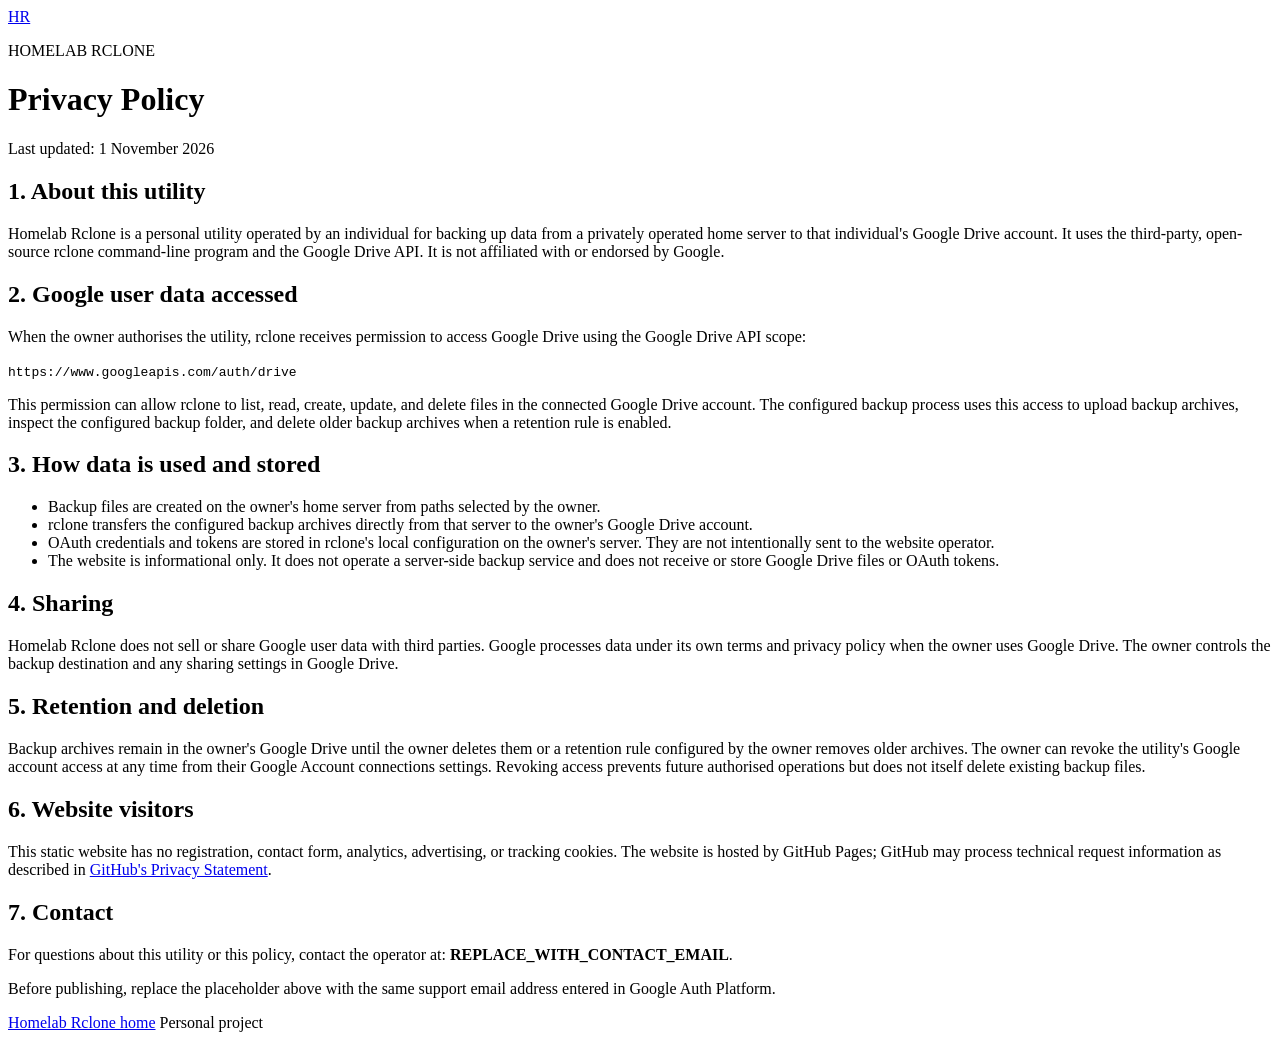
==== privacy.html @ 6153d581 "Add Homelab Rclone privacy policy" ====
<!doctype html>
<html lang="en">
<head>
  <meta charset="utf-8">
  <meta name="viewport" content="width=device-width, initial-scale=1">
  <meta name="description" content="Privacy Policy for Homelab Rclone.">
  <title>Privacy Policy · Homelab Rclone</title>
  <link rel="stylesheet" href="style.css">
</head>
<body>
  <main class="wrap">
    <header class="top">
      <a class="mark" href="index.html" aria-label="Homelab Rclone home">HR</a>
      <div>
        <p class="eyebrow">HOMELAB RCLONE</p>
        <h1>Privacy Policy</h1>
      </div>
    </header>

    <p class="updated">Last updated: 1 November 2026</p>

    <section class="panel">
      <h2>1. About this utility</h2>
      <p>Homelab Rclone is a personal utility operated by an individual for backing up data from a privately operated home server to that individual's Google Drive account. It uses the third-party, open-source rclone command-line program and the Google Drive API. It is not affiliated with or endorsed by Google.</p>
    </section>

    <section class="panel">
      <h2>2. Google user data accessed</h2>
      <p>When the owner authorises the utility, rclone receives permission to access Google Drive using the Google Drive API scope:</p>
      <p><code>https://www.googleapis.com/auth/drive</code></p>
      <p>This permission can allow rclone to list, read, create, update, and delete files in the connected Google Drive account. The configured backup process uses this access to upload backup archives, inspect the configured backup folder, and delete older backup archives when a retention rule is enabled.</p>
    </section>

    <section class="panel">
      <h2>3. How data is used and stored</h2>
      <ul>
        <li>Backup files are created on the owner's home server from paths selected by the owner.</li>
        <li>rclone transfers the configured backup archives directly from that server to the owner's Google Drive account.</li>
        <li>OAuth credentials and tokens are stored in rclone's local configuration on the owner's server. They are not intentionally sent to the website operator.</li>
        <li>The website is informational only. It does not operate a server-side backup service and does not receive or store Google Drive files or OAuth tokens.</li>
      </ul>
    </section>

    <section class="panel">
      <h2>4. Sharing</h2>
      <p>Homelab Rclone does not sell or share Google user data with third parties. Google processes data under its own terms and privacy policy when the owner uses Google Drive. The owner controls the backup destination and any sharing settings in Google Drive.</p>
    </section>

    <section class="panel">
      <h2>5. Retention and deletion</h2>
      <p>Backup archives remain in the owner's Google Drive until the owner deletes them or a retention rule configured by the owner removes older archives. The owner can revoke the utility's Google account access at any time from their Google Account connections settings. Revoking access prevents future authorised operations but does not itself delete existing backup files.</p>
    </section>

    <section class="panel">
      <h2>6. Website visitors</h2>
      <p>This static website has no registration, contact form, analytics, advertising, or tracking cookies. The website is hosted by GitHub Pages; GitHub may process technical request information as described in <a href="https://docs.github.com/en/site-policy/privacy-policies/github-privacy-statement" rel="noopener noreferrer">GitHub's Privacy Statement</a>.</p>
    </section>

    <section class="panel">
      <h2>7. Contact</h2>
      <p>For questions about this utility or this policy, contact the operator at: <strong>REPLACE_WITH_CONTACT_EMAIL</strong>.</p>
      <p class="note">Before publishing, replace the placeholder above with the same support email address entered in Google Auth Platform.</p>
    </section>

    <footer>
      <a href="index.html">Homelab Rclone home</a>
      <span>Personal project</span>
    </footer>
  </main>
</body>
</html>
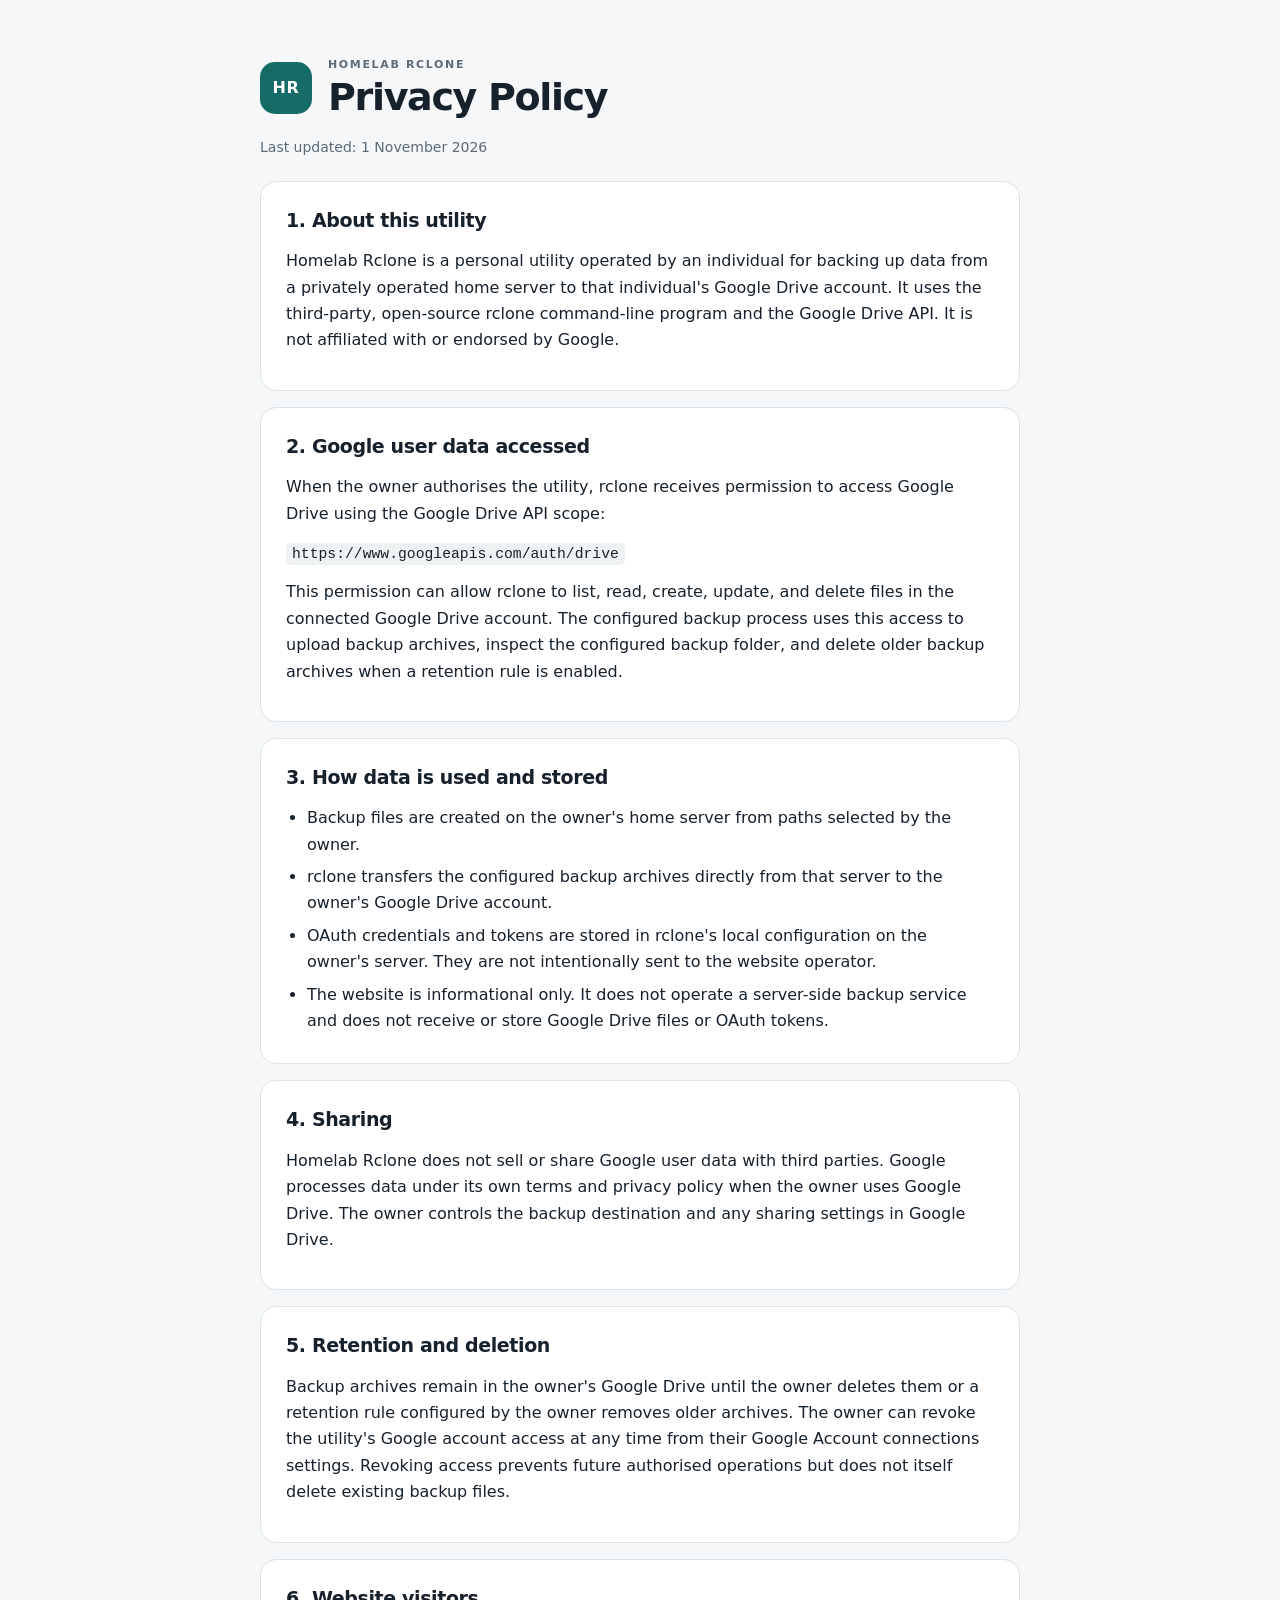
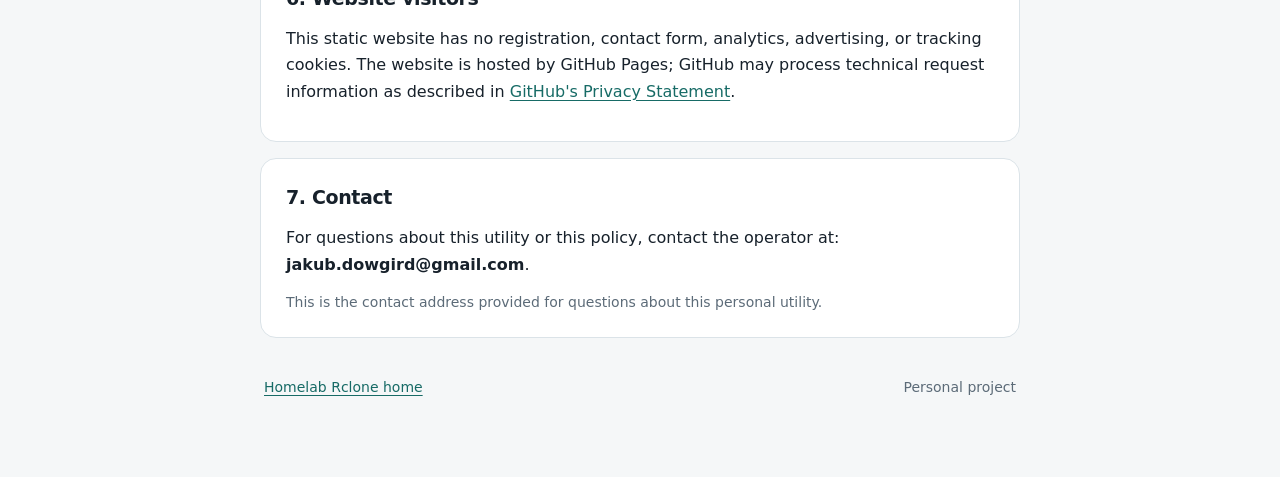
==== commit 997ddb36: "Add support contact to privacy policy" ====
--- a/privacy.html
+++ b/privacy.html
@@ -58,8 +58,8 @@
 
     <section class="panel">
       <h2>7. Contact</h2>
-      <p>For questions about this utility or this policy, contact the operator at: <strong>REPLACE_WITH_CONTACT_EMAIL</strong>.</p>
-      <p class="note">Before publishing, replace the placeholder above with the same support email address entered in Google Auth Platform.</p>
+      <p>For questions about this utility or this policy, contact the operator at: <strong>jakub.dowgird@gmail.com</strong>.</p>
+      <p class="note">This is the contact address provided for questions about this personal utility.</p>
     </section>
 
     <footer>
--- a/style.css
+++ b/style.css
@@ -0,0 +1,39 @@
+:root {
+  color-scheme: light;
+  --ink: #17212b;
+  --muted: #5c6b78;
+  --line: #dbe3e8;
+  --paper: #f5f7f8;
+  --white: #ffffff;
+  --accent: #176b66;
+}
+* { box-sizing: border-box; }
+body {
+  margin: 0;
+  background: var(--paper);
+  color: var(--ink);
+  font: 16px/1.65 system-ui, -apple-system, BlinkMacSystemFont, "Segoe UI", sans-serif;
+}
+.wrap { width: min(760px, calc(100% - 36px)); margin: 56px auto; }
+.top { display: flex; align-items: center; gap: 16px; margin-bottom: 34px; }
+.mark {
+  display: grid; place-items: center; width: 52px; height: 52px;
+  border-radius: 15px; background: var(--accent); color: white;
+  font-weight: 750; letter-spacing: .04em; text-decoration: none;
+}
+.eyebrow { margin: 0 0 2px; color: var(--muted); font-size: 11px; font-weight: 700; letter-spacing: .15em; }
+h1 { margin: 0; font-size: clamp(28px, 6vw, 38px); line-height: 1.15; letter-spacing: -.035em; }
+h2 { margin: 0 0 12px; font-size: 19px; letter-spacing: -.02em; }
+p { margin: 0 0 13px; }
+a { color: var(--accent); text-underline-offset: 3px; }
+.lead { margin-bottom: 14px; font-size: 21px; line-height: 1.4; font-weight: 600; letter-spacing: -.02em; }
+.intro { margin-bottom: 24px; }
+.panel { margin: 16px 0; padding: 23px 25px; border: 1px solid var(--line); border-radius: 16px; background: var(--white); }
+ul { margin: 0; padding-left: 21px; }
+li { margin: 6px 0; }
+.updated, .note { color: var(--muted); font-size: 14px; }
+.updated { margin: -18px 0 22px; }
+.note { margin: 12px 0 0; }
+code { overflow-wrap: anywhere; padding: 3px 6px; border-radius: 5px; background: #eef2f3; font-size: .92em; }
+footer { display: flex; justify-content: space-between; gap: 14px; flex-wrap: wrap; padding: 22px 4px; color: var(--muted); font-size: 14px; }
+@media (max-width: 520px) { .wrap { margin: 30px auto; } .panel { padding: 19px; } }
